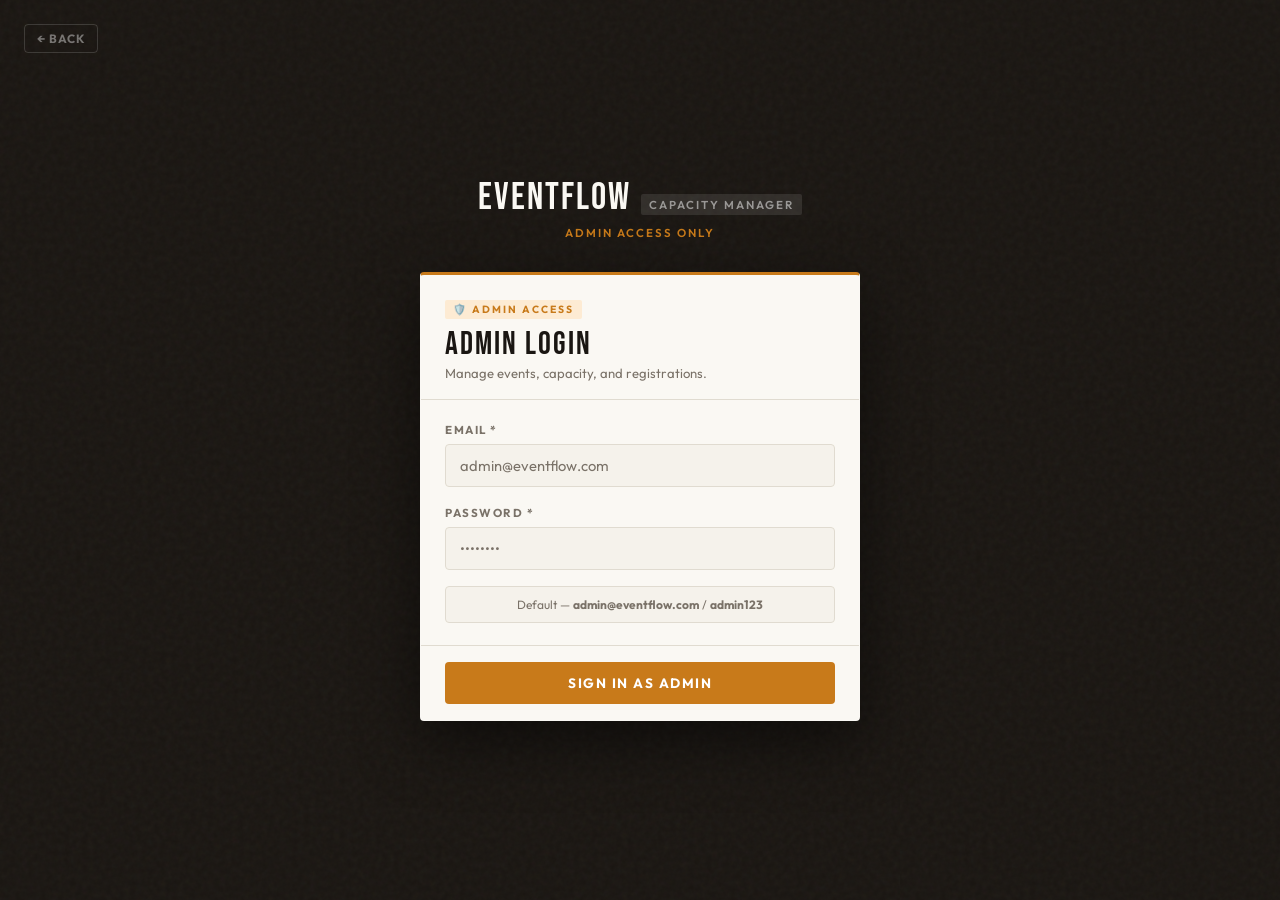
==== admin-login.html @ c46f4745 "added separate admin page" ====
<!DOCTYPE html>
<html lang="en">
<head>
    <meta charset="UTF-8" />
    <meta name="viewport" content="width=device-width, initial-scale=1.0" />
    <title>EventFlow — Admin Login</title>
    <link href="https://fonts.googleapis.com/css2?family=Bebas+Neue&family=Outfit:wght@300;400;500;600;700&display=swap" rel="stylesheet" />
    <link rel="stylesheet" href="css/styles.css" />
    <style>
        body { background: var(--ink); }

        /* Override noise texture color for dark bg */
        body::after { opacity: 0.04; }

        .login-wrap {
            min-height: 100vh;
            display: flex;
            flex-direction: column;
            align-items: center;
            justify-content: center;
            padding: 40px 24px;
            position: relative;
            z-index: 1;
        }

        .login-back {
            position: absolute;
            top: 24px;
            left: 24px;
            font-size: 0.75rem;
            font-weight: 700;
            text-transform: uppercase;
            letter-spacing: 1px;
            color: rgba(255,255,255,0.4);
            text-decoration: none;
            border: 1px solid rgba(255,255,255,0.15);
            padding: 6px 12px;
            border-radius: var(--radius);
            transition: all 0.18s;
        }
        .login-back:hover { color: rgba(255,255,255,0.9); border-color: rgba(255,255,255,0.4); }

        .login-brand {
            display: flex;
            align-items: baseline;
            gap: 10px;
            margin-bottom: 8px;
        }

        /* Override brand colors for dark bg */
        .login-brand .brand-name { color: var(--paper); }
        .login-brand .brand-tag  { background: rgba(255,255,255,0.1); color: rgba(255,255,255,0.5); }

        .login-tagline {
            font-size: 0.72rem;
            font-weight: 600;
            text-transform: uppercase;
            letter-spacing: 2px;
            color: var(--amber);
            margin-bottom: 32px;
            text-align: center;
        }

        .login-card {
            background: var(--paper);
            border: 1px solid rgba(255,255,255,0.08);
            border-top: 3px solid var(--amber);
            border-radius: var(--radius);
            width: 100%;
            max-width: 440px;
            box-shadow: 0 20px 60px rgba(0,0,0,0.5);
            animation: fadeUp 0.35s ease both;
            overflow: hidden;
        }

        .login-card-header {
            padding: 22px 24px 18px;
            border-bottom: 1px solid var(--rule);
        }

        .admin-badge {
            display: inline-block;
            background: #fdebd3;
            color: var(--amber);
            font-size: 0.65rem;
            font-weight: 700;
            text-transform: uppercase;
            letter-spacing: 2px;
            padding: 3px 8px;
            border-radius: 2px;
            margin-bottom: 10px;
        }

        .login-card-title {
            font-family: 'Bebas Neue', sans-serif;
            font-size: 2rem;
            letter-spacing: 2px;
            color: var(--ink);
            line-height: 1;
            margin-bottom: 4px;
        }

        .login-card-sub {
            font-size: 0.82rem;
            color: var(--ink3);
        }

        .login-card-body   { padding: 22px 24px; }
        .login-card-footer { padding: 16px 24px; border-top: 1px solid var(--rule); }

        .notice {
            display: none;
            padding: 10px 14px;
            border-radius: var(--radius);
            font-size: 0.8rem;
            font-weight: 500;
            margin-bottom: 18px;
            border-left: 3px solid;
        }
        .notice.error   { display: block; background: #fde0db; color: var(--accent);  border-color: var(--accent); }
        .notice.success { display: block; background: #d9f2e6; color: var(--green);   border-color: var(--green); }

        .login-hint {
            font-size: 0.75rem;
            color: var(--ink3);
            text-align: center;
            margin-top: 16px;
            padding: 10px 14px;
            background: var(--bg);
            border: 1px solid var(--rule);
            border-radius: var(--radius);
        }

        /* Amber submit button for admin */
        .btn-admin {
            width: 100%;
            background: var(--amber);
            color: white;
            padding: 12px 20px;
            border-radius: var(--radius);
            font-size: 0.85rem;
            font-weight: 700;
            text-transform: uppercase;
            letter-spacing: 1.5px;
            border: none;
            cursor: pointer;
            font-family: 'Outfit', sans-serif;
            transition: all 0.18s;
        }
        .btn-admin:hover    { background: #a86510; }
        .btn-admin:disabled { opacity: 0.5; cursor: not-allowed; }
    </style>
</head>
<body>
    <div class="login-wrap">
        <a class="login-back" href="login.html">← Back</a>

        <div class="login-brand">
            <div class="brand-name">EventFlow</div>
            <div class="brand-tag">Capacity Manager</div>
        </div>
        <div class="login-tagline">Admin Access Only</div>

        <div class="login-card">
            <div class="login-card-header">
                <div class="admin-badge">🛡️ Admin Access</div>
                <div class="login-card-title">Admin Login</div>
                <div class="login-card-sub">Manage events, capacity, and registrations.</div>
            </div>
            <div class="login-card-body">
                <div id="a-notice" class="notice"></div>

                <div class="form-group">
                    <label class="form-label">Email *</label>
                    <input type="email" class="form-input" id="a-email" placeholder="admin@eventflow.com" />
                </div>
                <div class="form-group" style="margin-bottom:0">
                    <label class="form-label">Password *</label>
                    <input type="password" class="form-input" id="a-password" placeholder="••••••••" />
                </div>

                <div class="login-hint">
                    Default — <strong>admin@eventflow.com</strong> / <strong>admin123</strong>
                </div>
            </div>
            <div class="login-card-footer">
                <button class="btn-admin" id="a-submit" onclick="handleAdminLogin()">
                    Sign In as Admin
                </button>
            </div>
        </div>
    </div>

    <script>
        const API_BASE = "http://127.0.0.1:8000/api/v1";

        function showNotice(msg, type = 'error') {
            const el = document.getElementById('a-notice');
            el.textContent = msg; el.className = `notice ${type}`;
        }

        function setLoading(loading) {
            const btn = document.getElementById('a-submit');
            btn.disabled = loading;
            btn.textContent = loading ? 'Signing in...' : 'Sign In as Admin';
        }

        function handoff(data) {
            sessionStorage.setItem('_ef_handoff', JSON.stringify({ token: data.access_token, user: data.user }));
            window.location.href = 'admin.html';
        }

        async function handleAdminLogin() {
            const email    = document.getElementById('a-email').value.trim();
            const password = document.getElementById('a-password').value;
            if (!email || !password) { showNotice('Email and password are required.'); return; }

            setLoading(true);
            try {
                const res  = await fetch(`${API_BASE}/auth/login`, {
                    method: 'POST', headers: { 'Content-Type': 'application/json' },
                    body: JSON.stringify({ email, password, role: 'admin' }),
                });
                const data = await res.json();
                if (!res.ok) throw new Error(data.detail || 'Login failed');
                handoff(data);
            } catch (err) {
                showNotice(err.message);
                setLoading(false);
            }
        }

        document.addEventListener('keydown', e => { if (e.key === 'Enter') handleAdminLogin(); });
    </script>
</body>
</html>
---- css/styles.css ----
/* ── TOKENS ─────────────────────────────── */
:root {
    --bg: #f5f2eb;
    --paper: #faf8f3;
    --ink: #1a1612;
    --ink2: #3d3730;
    --ink3: #7a7268;
    --rule: #e0dbd0;
    --accent: #c8391a;
    --accent2: #1a5fc8;
    --green: #1a8a4a;
    --amber: #c87a1a;
    --radius: 4px;
    --shadow: 0 2px 12px rgba(26, 22, 18, 0.1);
    --shadow-lg: 0 8px 40px rgba(26, 22, 18, 0.15);
}

*,
*::before,
*::after {
    box-sizing: border-box;
    margin: 0;
    padding: 0;
}

body {
    font-family: 'Outfit', sans-serif;
    background: var(--bg);
    color: var(--ink);
    min-height: 100vh;
    overflow-x: hidden;
}

button {
    font-family: 'Outfit', sans-serif;
    cursor: pointer;
    border: none;
    background: none;
}

input,
select,
textarea {
    font-family: 'Outfit', sans-serif;
}

/* ── NOISE TEXTURE ───────────────────────── */
body::after {
    content: '';
    position: fixed;
    inset: 0;
    z-index: 0;
    pointer-events: none;
    opacity: 0.025;
    background-image: url("data:image/svg+xml,%3Csvg viewBox='0 0 200 200' xmlns='http://www.w3.org/2000/svg'%3E%3Cfilter id='n'%3E%3CfeTurbulence type='fractalNoise' baseFrequency='0.75' numOctaves='4' stitchTiles='stitch'/%3E%3C/filter%3E%3Crect width='100%25' height='100%25' filter='url(%23n)'/%3E%3C/svg%3E");
}

/* ── LAYOUT ──────────────────────────────── */
.app {
    position: relative;
    z-index: 1;
    max-width: 1200px;
    margin: 0 auto;
    padding: 0 24px 60px;
}

/* ── HEADER ──────────────────────────────── */
.header {
    border-bottom: 2px solid var(--ink);
    padding: 20px 0 16px;
    display: flex;
    align-items: center;
    justify-content: space-between;
    margin-bottom: 40px;
}

.brand {
    display: flex;
    align-items: baseline;
    gap: 10px;
}

.brand-name {
    font-family: 'Bebas Neue', sans-serif;
    font-size: 2.4rem;
    letter-spacing: 2px;
    color: var(--ink);
    line-height: 1;
}

.brand-tag {
    font-size: 0.72rem;
    font-weight: 600;
    text-transform: uppercase;
    letter-spacing: 2px;
    color: var(--ink3);
    background: var(--rule);
    padding: 3px 8px;
    border-radius: 2px;
}

.nav {
    display: flex;
    gap: 4px;
}

.nav-btn {
    padding: 8px 16px;
    border-radius: var(--radius);
    font-size: 0.82rem;
    font-weight: 600;
    text-transform: uppercase;
    letter-spacing: 1px;
    color: var(--ink3);
    transition: all 0.18s;
    border: 1px solid transparent;
}

.nav-btn:hover {
    color: var(--ink);
    background: var(--rule);
}

.nav-btn.active {
    color: var(--paper);
    background: var(--ink);
    border-color: var(--ink);
}

/* ── HERO TICKER ─────────────────────────── */
.ticker-wrap {
    background: var(--ink);
    color: var(--bg);
    padding: 10px 0;
    overflow: hidden;
    margin-bottom: 40px;
    border-top: 1px solid var(--ink);
    border-bottom: 1px solid var(--ink);
}

.ticker-track {
    display: flex;
    gap: 0;
    white-space: nowrap;
    animation: ticker 28s linear infinite;
}

.ticker-item {
    font-family: 'Bebas Neue', sans-serif;
    font-size: 0.95rem;
    letter-spacing: 3px;
    padding: 0 32px;
    color: var(--bg);
    border-right: 1px solid rgba(255, 255, 255, 0.15);
}

.ticker-item span {
    color: var(--accent);
    margin-right: 8px;
}

@keyframes ticker {
    0% { transform: translateX(0); }
    100% { transform: translateX(-50%); }
}

/* ── PAGE TITLES ─────────────────────────── */
.page-header {
    margin-bottom: 32px;
}

.page-title {
    font-family: 'Bebas Neue', sans-serif;
    font-size: 3.2rem;
    letter-spacing: 2px;
    line-height: 1;
    color: var(--ink);
}

.page-subtitle {
    font-size: 0.88rem;
    color: var(--ink3);
    margin-top: 6px;
    font-weight: 400;
}

/* ── STATS ROW ───────────────────────────── */
.stats-row {
    display: grid;
    grid-template-columns: repeat(4, 1fr);
    gap: 16px;
    margin-bottom: 40px;
}

.stat-card {
    background: var(--paper);
    border: 1px solid var(--rule);
    border-radius: var(--radius);
    padding: 20px 18px;
    position: relative;
    overflow: hidden;
    transition: transform 0.18s, box-shadow 0.18s;
}

.stat-card:hover {
    transform: translateY(-2px);
    box-shadow: var(--shadow);
}

.stat-card::before {
    content: '';
    position: absolute;
    left: 0;
    top: 0;
    bottom: 0;
    width: 3px;
}

.stat-card.blue::before { background: var(--accent2); }
.stat-card.red::before  { background: var(--accent); }
.stat-card.green::before { background: var(--green); }
.stat-card.amber::before { background: var(--amber); }

.stat-label {
    font-size: 0.7rem;
    text-transform: uppercase;
    letter-spacing: 1.5px;
    font-weight: 600;
    color: var(--ink3);
    margin-bottom: 8px;
}

.stat-value {
    font-family: 'Bebas Neue', sans-serif;
    font-size: 2.6rem;
    letter-spacing: 1px;
    line-height: 1;
    color: var(--ink);
}

.stat-sub {
    font-size: 0.75rem;
    color: var(--ink3);
    margin-top: 4px;
}

/* ── SECTION LABEL ───────────────────────── */
.section-label {
    font-size: 0.68rem;
    font-weight: 700;
    text-transform: uppercase;
    letter-spacing: 2px;
    color: var(--ink3);
    border-bottom: 1px solid var(--rule);
    padding-bottom: 8px;
    margin-bottom: 20px;
    display: flex;
    align-items: center;
    justify-content: space-between;
}

/* ── EVENT GRID ──────────────────────────── */
.events-grid {
    display: grid;
    grid-template-columns: repeat(auto-fill, minmax(340px, 1fr));
    gap: 20px;
}

.event-card {
    background: var(--paper);
    border: 1px solid var(--rule);
    border-radius: var(--radius);
    overflow: hidden;
    transition: transform 0.2s, box-shadow 0.2s;
    position: relative;
}

.event-card:hover {
    transform: translateY(-3px);
    box-shadow: var(--shadow-lg);
}

.event-card-header {
    padding: 18px 20px 14px;
    border-bottom: 1px solid var(--rule);
    display: flex;
    align-items: flex-start;
    justify-content: space-between;
    gap: 12px;
}

.event-category {
    font-size: 0.65rem;
    font-weight: 700;
    text-transform: uppercase;
    letter-spacing: 2px;
    padding: 3px 8px;
    border-radius: 2px;
    margin-bottom: 8px;
    display: inline-block;
}

.cat-conference { background: #dde8f7; color: var(--accent2); }
.cat-workshop   { background: #fdebd3; color: var(--amber); }
.cat-summit     { background: #fde0db; color: var(--accent); }
.cat-networking { background: #d9f2e6; color: var(--green); }

.event-title {
    font-family: 'Bebas Neue', sans-serif;
    font-size: 1.5rem;
    letter-spacing: 1px;
    line-height: 1.1;
    color: var(--ink);
}

.event-date {
    font-size: 0.78rem;
    color: var(--ink3);
    margin-top: 6px;
    font-weight: 500;
}

.event-badge {
    flex-shrink: 0;
    text-align: center;
    background: var(--ink);
    color: var(--paper);
    border-radius: var(--radius);
    padding: 8px 12px;
    min-width: 52px;
}

.event-badge-day {
    font-family: 'Bebas Neue', sans-serif;
    font-size: 1.6rem;
    letter-spacing: 1px;
    line-height: 1;
}

.event-badge-month {
    font-size: 0.6rem;
    text-transform: uppercase;
    letter-spacing: 2px;
    color: rgba(255, 255, 255, 0.6);
}

.event-card-body {
    padding: 16px 20px;
}

.event-meta {
    display: flex;
    flex-direction: column;
    gap: 6px;
    margin-bottom: 16px;
}

.event-meta-row {
    display: flex;
    align-items: center;
    gap: 8px;
    font-size: 0.82rem;
    color: var(--ink3);
}

.event-meta-row svg {
    flex-shrink: 0;
    color: var(--ink3);
}

/* Capacity bar */
.capacity-label {
    display: flex;
    justify-content: space-between;
    margin-bottom: 6px;
    font-size: 0.75rem;
    font-weight: 500;
}

.capacity-label .pct { font-weight: 700; }

.cap-bar-track {
    height: 6px;
    background: var(--rule);
    border-radius: 3px;
    overflow: hidden;
    margin-bottom: 14px;
}

.cap-bar-fill {
    height: 100%;
    border-radius: 3px;
    transition: width 0.6s cubic-bezier(0.4, 0, 0.2, 1);
}

.fill-green { background: var(--green); }
.fill-amber { background: var(--amber); }
.fill-red   { background: var(--accent); }

.event-card-footer {
    padding: 14px 20px;
    border-top: 1px solid var(--rule);
    display: flex;
    gap: 8px;
    align-items: center;
}

.btn-register {
    flex: 1;
    background: var(--ink);
    color: var(--paper);
    padding: 10px 16px;
    border-radius: var(--radius);
    font-size: 0.82rem;
    font-weight: 600;
    text-transform: uppercase;
    letter-spacing: 1px;
    transition: all 0.18s;
}

.btn-register:hover { background: var(--accent); }

.btn-register:disabled {
    background: var(--rule);
    color: var(--ink3);
    cursor: not-allowed;
}

.btn-register.waitlist { background: var(--amber); }
.btn-register.waitlist:hover { background: #a86510; }

.btn-view {
    padding: 10px 14px;
    border-radius: var(--radius);
    font-size: 0.82rem;
    font-weight: 600;
    text-transform: uppercase;
    letter-spacing: 1px;
    border: 1px solid var(--rule);
    color: var(--ink3);
    transition: all 0.18s;
}

.btn-view:hover {
    border-color: var(--ink);
    color: var(--ink);
}

.sold-out-banner {
    background: var(--accent);
    color: white;
    text-align: center;
    padding: 5px;
    font-size: 0.68rem;
    font-weight: 700;
    text-transform: uppercase;
    letter-spacing: 3px;
}

.seats-left {
    font-size: 0.72rem;
    font-weight: 700;
    color: var(--accent);
    text-transform: uppercase;
    letter-spacing: 1px;
    animation: pulse 1.5s ease-in-out infinite;
}

@keyframes pulse {
    0%, 100% { opacity: 1; }
    50% { opacity: 0.5; }
}

/* ── FILTERS ─────────────────────────────── */
.filters {
    display: flex;
    gap: 8px;
    flex-wrap: wrap;
    margin-bottom: 24px;
}

.filter-chip {
    padding: 6px 14px;
    border-radius: 999px;
    font-size: 0.78rem;
    font-weight: 600;
    border: 1px solid var(--rule);
    color: var(--ink3);
    transition: all 0.15s;
    text-transform: uppercase;
    letter-spacing: 0.5px;
}

.filter-chip:hover {
    border-color: var(--ink);
    color: var(--ink);
}

.filter-chip.active {
    background: var(--ink);
    color: var(--paper);
    border-color: var(--ink);
}

.search-input {
    padding: 8px 14px;
    border-radius: var(--radius);
    border: 1px solid var(--rule);
    font-size: 0.85rem;
    color: var(--ink);
    background: var(--paper);
    outline: none;
    transition: border-color 0.18s, box-shadow 0.18s;
    min-width: 220px;
}

.search-input:focus {
    border-color: var(--ink);
    box-shadow: 0 0 0 3px rgba(26, 22, 18, 0.08);
}

.search-input::placeholder { color: var(--ink3); }

/* ── MODAL ───────────────────────────────── */
.modal-overlay {
    display: none;
    position: fixed;
    inset: 0;
    z-index: 100;
    background: rgba(26, 22, 18, 0.6);
    backdrop-filter: blur(4px);
    align-items: center;
    justify-content: center;
    padding: 20px;
}

.modal-overlay.open { display: flex; }

.modal {
    background: var(--paper);
    border: 1px solid var(--rule);
    border-radius: var(--radius);
    width: 100%;
    max-width: 520px;
    max-height: 90vh;
    overflow-y: auto;
    box-shadow: var(--shadow-lg);
    animation: modalIn 0.25s cubic-bezier(0.34, 1.56, 0.64, 1) both;
}

@keyframes modalIn {
    from { opacity: 0; transform: scale(0.94) translateY(16px); }
    to   { opacity: 1; transform: scale(1) translateY(0); }
}

.modal-header {
    padding: 22px 24px 18px;
    border-bottom: 1px solid var(--rule);
    display: flex;
    align-items: flex-start;
    justify-content: space-between;
    gap: 12px;
}

.modal-title {
    font-family: 'Bebas Neue', sans-serif;
    font-size: 1.8rem;
    letter-spacing: 1px;
    color: var(--ink);
}

.modal-close {
    width: 32px;
    height: 32px;
    border-radius: var(--radius);
    border: 1px solid var(--rule);
    color: var(--ink3);
    display: flex;
    align-items: center;
    justify-content: center;
    transition: all 0.18s;
    font-size: 1.1rem;
}

.modal-close:hover {
    background: var(--rule);
    color: var(--ink);
}

.modal-body  { padding: 22px 24px; }

.modal-footer {
    padding: 16px 24px;
    border-top: 1px solid var(--rule);
    display: flex;
    gap: 8px;
}

/* Form */
.form-group { margin-bottom: 18px; }

.form-label {
    display: block;
    font-size: 0.72rem;
    font-weight: 700;
    text-transform: uppercase;
    letter-spacing: 1.5px;
    color: var(--ink3);
    margin-bottom: 7px;
}

.form-input {
    width: 100%;
    padding: 11px 14px;
    border: 1px solid var(--rule);
    border-radius: var(--radius);
    font-size: 0.92rem;
    color: var(--ink);
    background: var(--bg);
    outline: none;
    transition: border-color 0.18s, box-shadow 0.18s;
}

.form-input:focus {
    border-color: var(--ink);
    box-shadow: 0 0 0 3px rgba(26, 22, 18, 0.08);
}

.form-input::placeholder { color: var(--ink3); }

.form-row {
    display: grid;
    grid-template-columns: 1fr 1fr;
    gap: 14px;
}

.form-select {
    appearance: none;
    background-image: url("data:image/svg+xml,%3Csvg xmlns='http://www.w3.org/2000/svg' width='12' height='12' viewBox='0 0 24 24' fill='none' stroke='%237a7268' stroke-width='2'%3E%3Cpolyline points='6 9 12 15 18 9'/%3E%3C/svg%3E");
    background-repeat: no-repeat;
    background-position: right 12px center;
    padding-right: 32px;
}

.ticket-summary {
    background: var(--bg);
    border: 1px solid var(--rule);
    border-radius: var(--radius);
    padding: 16px;
    margin-bottom: 18px;
}

.ticket-row {
    display: flex;
    justify-content: space-between;
    font-size: 0.85rem;
    padding: 4px 0;
}

.ticket-row.total {
    font-weight: 700;
    border-top: 1px solid var(--rule);
    margin-top: 8px;
    padding-top: 10px;
    font-size: 0.92rem;
}

.btn-primary {
    flex: 1;
    background: var(--ink);
    color: var(--paper);
    padding: 12px 20px;
    border-radius: var(--radius);
    font-size: 0.85rem;
    font-weight: 700;
    text-transform: uppercase;
    letter-spacing: 1.5px;
    transition: all 0.18s;
}

.btn-primary:hover { background: var(--accent); }

.btn-secondary {
    padding: 12px 20px;
    border-radius: var(--radius);
    font-size: 0.85rem;
    font-weight: 600;
    text-transform: uppercase;
    letter-spacing: 1px;
    border: 1px solid var(--rule);
    color: var(--ink3);
    transition: all 0.18s;
}

.btn-secondary:hover {
    border-color: var(--ink);
    color: var(--ink);
}

/* ── TOAST ───────────────────────────────── */
.toast-stack {
    position: fixed;
    bottom: 24px;
    right: 24px;
    z-index: 200;
    display: flex;
    flex-direction: column;
    gap: 8px;
}

.toast {
    background: var(--ink);
    color: var(--paper);
    padding: 12px 18px;
    border-radius: var(--radius);
    font-size: 0.82rem;
    font-weight: 500;
    display: flex;
    align-items: center;
    gap: 10px;
    min-width: 240px;
    box-shadow: var(--shadow-lg);
    animation: toastIn 0.3s ease both;
}

.toast.success .toast-dot { background: var(--green); }
.toast.error   .toast-dot { background: var(--accent); }
.toast.info    .toast-dot { background: var(--accent2); }
.toast.warning .toast-dot { background: var(--amber); }

.toast-dot {
    width: 8px;
    height: 8px;
    border-radius: 50%;
    flex-shrink: 0;
}

@keyframes toastIn {
    from { opacity: 0; transform: translateX(24px); }
    to   { opacity: 1; transform: translateX(0); }
}

@keyframes toastOut {
    to { opacity: 0; transform: translateX(32px); height: 0; padding: 0; margin: 0; }
}

/* ── REGISTRATIONS TABLE ─────────────────── */
.table-wrap {
    background: var(--paper);
    border: 1px solid var(--rule);
    border-radius: var(--radius);
    overflow: hidden;
}

table { width: 100%; border-collapse: collapse; }

thead { background: var(--ink); }

th {
    padding: 12px 16px;
    text-align: left;
    font-size: 0.68rem;
    font-weight: 700;
    text-transform: uppercase;
    letter-spacing: 1.5px;
    color: rgba(255, 255, 255, 0.7);
}

td {
    padding: 13px 16px;
    font-size: 0.84rem;
    border-bottom: 1px solid var(--rule);
    color: var(--ink2);
}

tr:last-child td  { border-bottom: none; }
tr:hover td       { background: var(--bg); }

.status-badge {
    display: inline-block;
    padding: 3px 10px;
    border-radius: 2px;
    font-size: 0.65rem;
    font-weight: 700;
    text-transform: uppercase;
    letter-spacing: 1px;
}

.status-confirmed { background: #d9f2e6; color: var(--green); }
.status-waitlist  { background: #fdebd3; color: var(--amber); }
.status-cancelled { background: #fde0db; color: var(--accent); }

.action-btn {
    font-size: 0.72rem;
    font-weight: 600;
    text-transform: uppercase;
    letter-spacing: 1px;
    color: var(--ink3);
    padding: 3px 8px;
    border-radius: 2px;
    border: 1px solid var(--rule);
    transition: all 0.15s;
}

.action-btn:hover {
    color: var(--accent);
    border-color: var(--accent);
}

/* ── ADMIN PANEL ─────────────────────────── */
.admin-grid {
    display: grid;
    grid-template-columns: 1fr 1fr;
    gap: 20px;
    margin-bottom: 24px;
}

.admin-card {
    background: var(--paper);
    border: 1px solid var(--rule);
    border-radius: var(--radius);
    padding: 22px;
}

.admin-card-title {
    font-family: 'Bebas Neue', sans-serif;
    font-size: 1.2rem;
    letter-spacing: 1px;
    color: var(--ink);
    margin-bottom: 16px;
    padding-bottom: 10px;
    border-bottom: 1px solid var(--rule);
}

/* Tag */
.tag {
    display: inline-block;
    padding: 2px 8px;
    border-radius: 2px;
    font-size: 0.65rem;
    font-weight: 700;
    text-transform: uppercase;
    letter-spacing: 1px;
    margin-right: 4px;
}

.tag-live     { background: #fde0db; color: var(--accent); }
.tag-upcoming { background: #dde8f7; color: var(--accent2); }
.tag-past     { background: var(--rule); color: var(--ink3); }

/* ── EMPTY STATE ─────────────────────────── */
.empty {
    text-align: center;
    padding: 60px 20px;
    color: var(--ink3);
}

.empty-title {
    font-family: 'Bebas Neue', sans-serif;
    font-size: 1.8rem;
    letter-spacing: 2px;
    margin-bottom: 8px;
    color: var(--ink);
}

/* ── ANIMATIONS ──────────────────────────── */
@keyframes fadeUp {
    from { opacity: 0; transform: translateY(18px); }
    to   { opacity: 1; transform: translateY(0); }
}

.fade-up { animation: fadeUp 0.4s ease both; }
.d1 { animation-delay: 0.06s; }
.d2 { animation-delay: 0.12s; }
.d3 { animation-delay: 0.18s; }
.d4 { animation-delay: 0.24s; }

/* ── RESPONSIVE ──────────────────────────── */
@media(max-width: 768px) {
    .stats-row    { grid-template-columns: 1fr 1fr; }
    .admin-grid   { grid-template-columns: 1fr; }
    .events-grid  { grid-template-columns: 1fr; }
    .form-row     { grid-template-columns: 1fr; }
    .nav-btn span { display: none; }
}

@media(max-width: 480px) {
    .stats-row  { grid-template-columns: 1fr 1fr; }
    .brand-name { font-size: 1.8rem; }
}
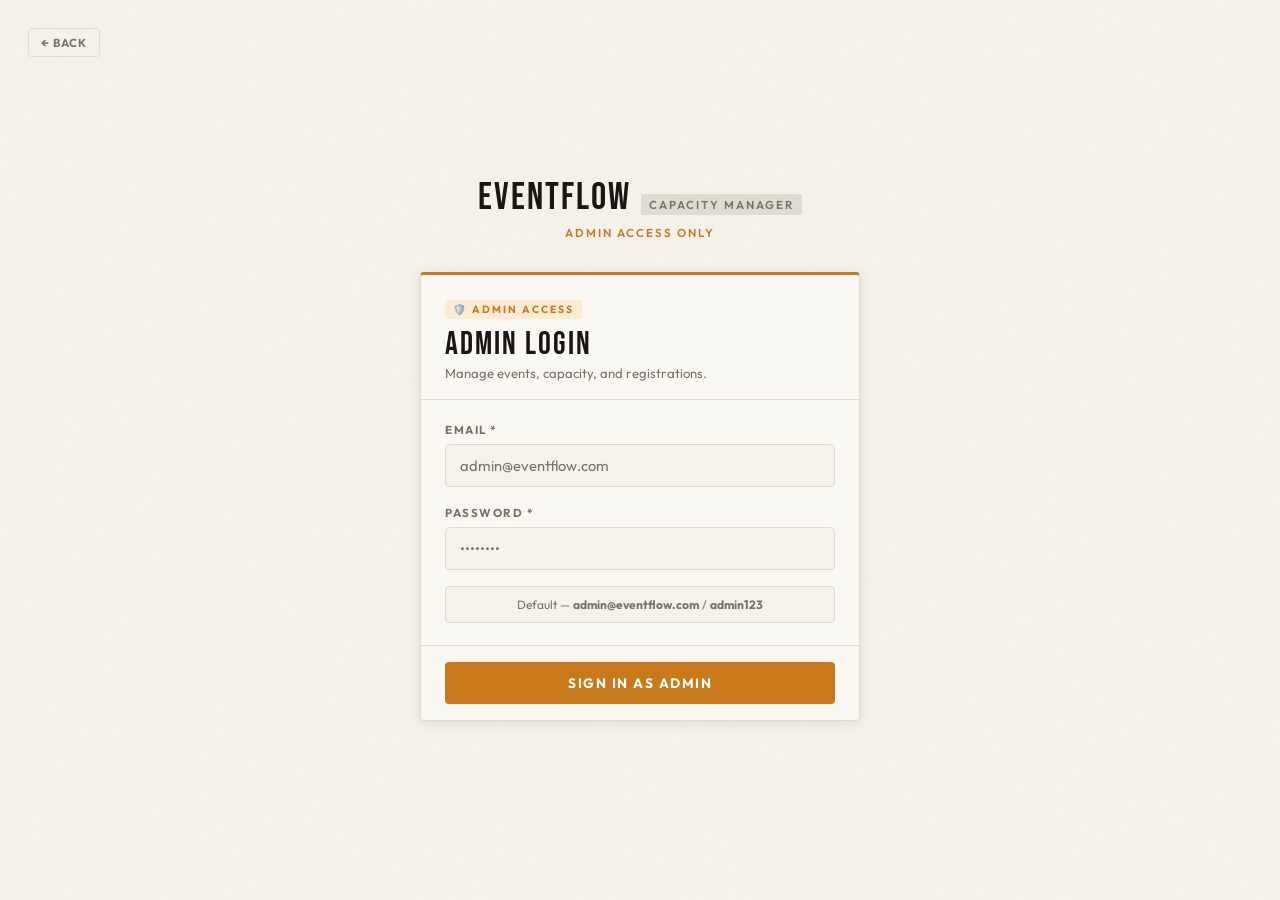
==== commit e54a924e: "changed ui" ====
--- a/admin-login.html
+++ b/admin-login.html
@@ -7,11 +7,6 @@
     <link href="https://fonts.googleapis.com/css2?family=Bebas+Neue&family=Outfit:wght@300;400;500;600;700&display=swap" rel="stylesheet" />
     <link rel="stylesheet" href="css/styles.css" />
     <style>
-        body { background: var(--ink); }
-
-        /* Override noise texture color for dark bg */
-        body::after { opacity: 0.04; }
-
         .login-wrap {
             min-height: 100vh;
             display: flex;
@@ -25,20 +20,20 @@
 
         .login-back {
             position: absolute;
-            top: 24px;
-            left: 24px;
-            font-size: 0.75rem;
+            top: 28px;
+            left: 28px;
+            font-size: 0.72rem;
             font-weight: 700;
             text-transform: uppercase;
             letter-spacing: 1px;
-            color: rgba(255,255,255,0.4);
+            color: var(--ink3);
             text-decoration: none;
-            border: 1px solid rgba(255,255,255,0.15);
+            border: 1px solid var(--rule);
             padding: 6px 12px;
             border-radius: var(--radius);
             transition: all 0.18s;
         }
-        .login-back:hover { color: rgba(255,255,255,0.9); border-color: rgba(255,255,255,0.4); }
+        .login-back:hover { color: var(--ink); border-color: var(--ink); }
 
         .login-brand {
             display: flex;
@@ -47,10 +42,6 @@
             margin-bottom: 8px;
         }
 
-        /* Override brand colors for dark bg */
-        .login-brand .brand-name { color: var(--paper); }
-        .login-brand .brand-tag  { background: rgba(255,255,255,0.1); color: rgba(255,255,255,0.5); }
-
         .login-tagline {
             font-size: 0.72rem;
             font-weight: 600;
@@ -63,12 +54,12 @@
 
         .login-card {
             background: var(--paper);
-            border: 1px solid rgba(255,255,255,0.08);
+            border: 1px solid var(--rule);
             border-top: 3px solid var(--amber);
             border-radius: var(--radius);
             width: 100%;
             max-width: 440px;
-            box-shadow: 0 20px 60px rgba(0,0,0,0.5);
+            box-shadow: var(--shadow);
             animation: fadeUp 0.35s ease both;
             overflow: hidden;
         }
@@ -100,10 +91,7 @@
             margin-bottom: 4px;
         }
 
-        .login-card-sub {
-            font-size: 0.82rem;
-            color: var(--ink3);
-        }
+        .login-card-sub { font-size: 0.82rem; color: var(--ink3); }
 
         .login-card-body   { padding: 22px 24px; }
         .login-card-footer { padding: 16px 24px; border-top: 1px solid var(--rule); }
@@ -117,8 +105,8 @@
             margin-bottom: 18px;
             border-left: 3px solid;
         }
-        .notice.error   { display: block; background: #fde0db; color: var(--accent);  border-color: var(--accent); }
-        .notice.success { display: block; background: #d9f2e6; color: var(--green);   border-color: var(--green); }
+        .notice.error   { display: block; background: #fde0db; color: var(--accent); border-color: var(--accent); }
+        .notice.success { display: block; background: #d9f2e6; color: var(--green);  border-color: var(--green); }
 
         .login-hint {
             font-size: 0.75rem;
@@ -131,8 +119,7 @@
             border-radius: var(--radius);
         }
 
-        /* Amber submit button for admin */
-        .btn-admin {
+        .btn-amber {
             width: 100%;
             background: var(--amber);
             color: white;
@@ -147,19 +134,19 @@
             font-family: 'Outfit', sans-serif;
             transition: all 0.18s;
         }
-        .btn-admin:hover    { background: #a86510; }
-        .btn-admin:disabled { opacity: 0.5; cursor: not-allowed; }
+        .btn-amber:hover    { background: #a86510; }
+        .btn-amber:disabled { opacity: 0.5; cursor: not-allowed; }
     </style>
 </head>
 <body>
     <div class="login-wrap">
         <a class="login-back" href="login.html">← Back</a>
 
-        <div class="login-brand">
+        <div class="login-brand fade-up">
             <div class="brand-name">EventFlow</div>
             <div class="brand-tag">Capacity Manager</div>
         </div>
-        <div class="login-tagline">Admin Access Only</div>
+        <div class="login-tagline fade-up d1">Admin Access Only</div>
 
         <div class="login-card">
             <div class="login-card-header">
@@ -169,7 +156,6 @@
             </div>
             <div class="login-card-body">
                 <div id="a-notice" class="notice"></div>
-
                 <div class="form-group">
                     <label class="form-label">Email *</label>
                     <input type="email" class="form-input" id="a-email" placeholder="admin@eventflow.com" />
@@ -178,13 +164,12 @@
                     <label class="form-label">Password *</label>
                     <input type="password" class="form-input" id="a-password" placeholder="••••••••" />
                 </div>
-
                 <div class="login-hint">
                     Default — <strong>admin@eventflow.com</strong> / <strong>admin123</strong>
                 </div>
             </div>
             <div class="login-card-footer">
-                <button class="btn-admin" id="a-submit" onclick="handleAdminLogin()">
+                <button class="btn-amber" id="a-submit" onclick="handleAdminLogin()">
                     Sign In as Admin
                 </button>
             </div>
@@ -214,7 +199,6 @@
             const email    = document.getElementById('a-email').value.trim();
             const password = document.getElementById('a-password').value;
             if (!email || !password) { showNotice('Email and password are required.'); return; }
-
             setLoading(true);
             try {
                 const res  = await fetch(`${API_BASE}/auth/login`, {
